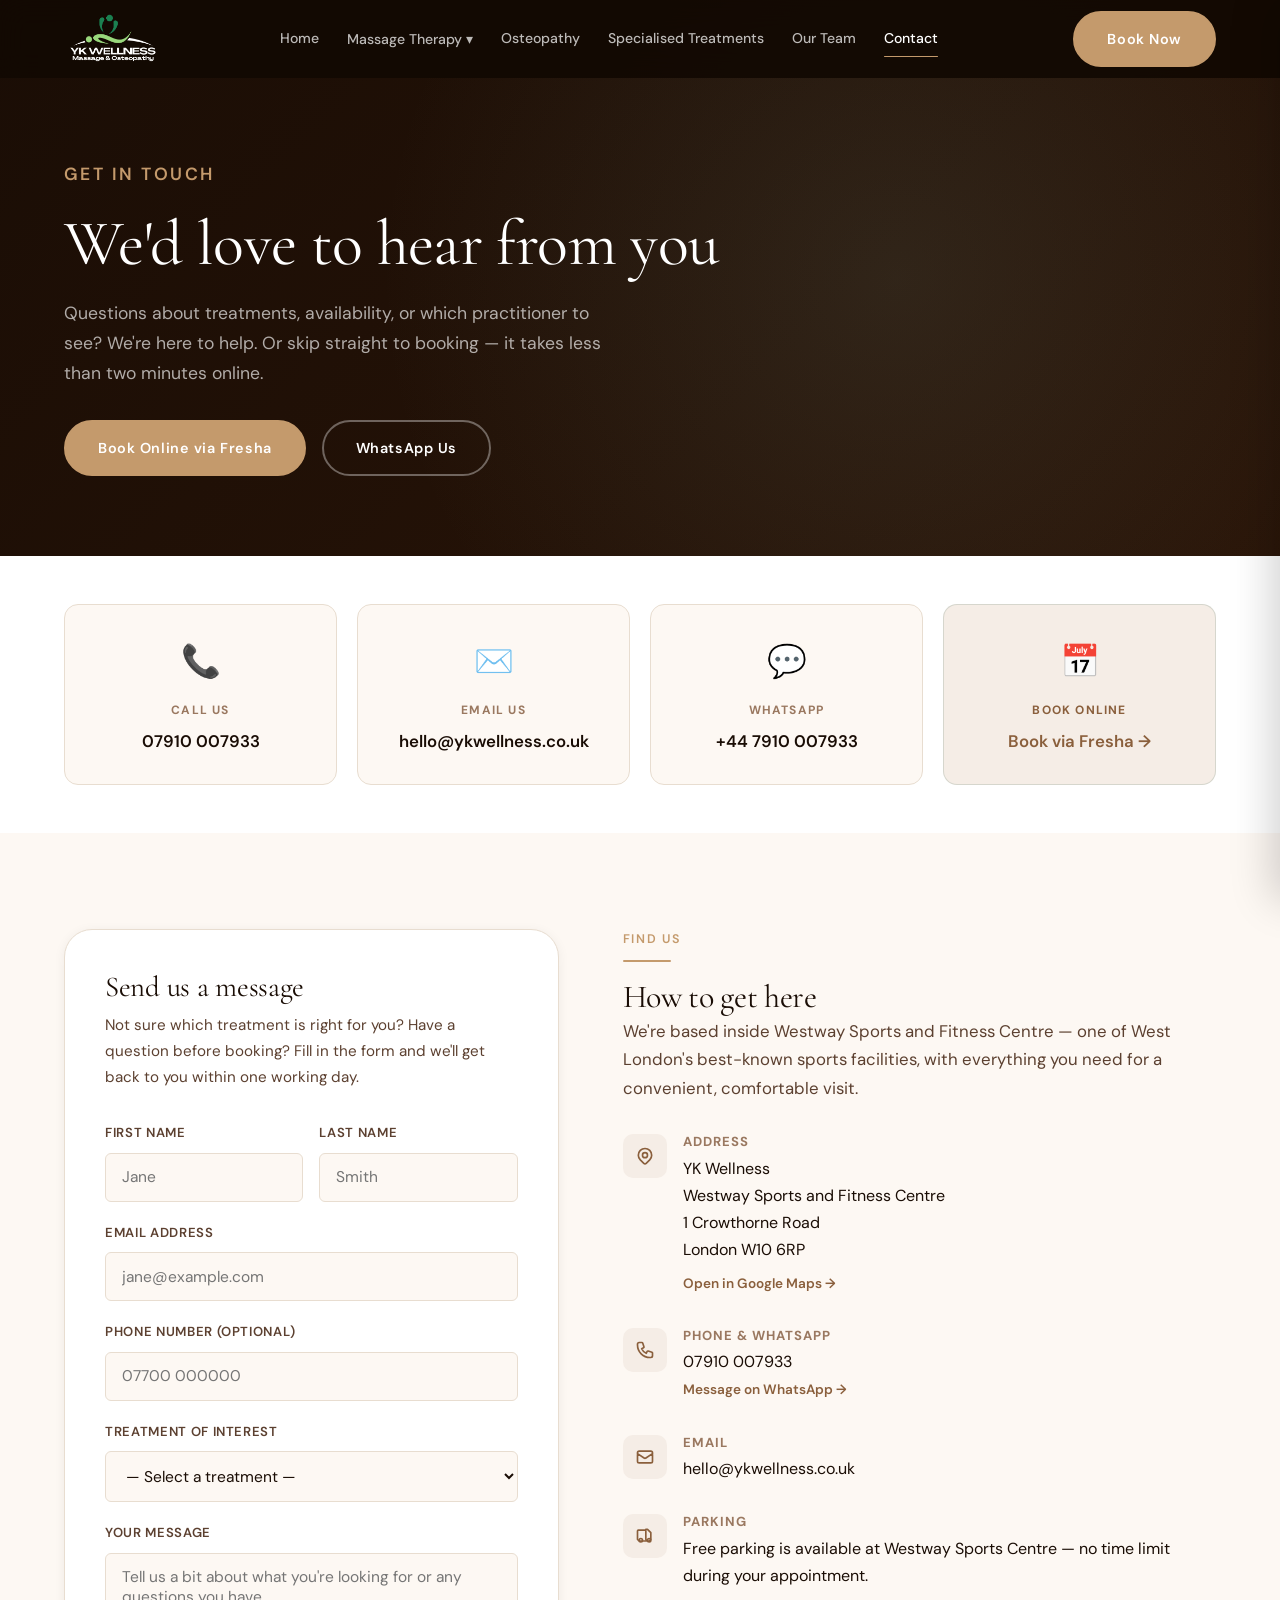
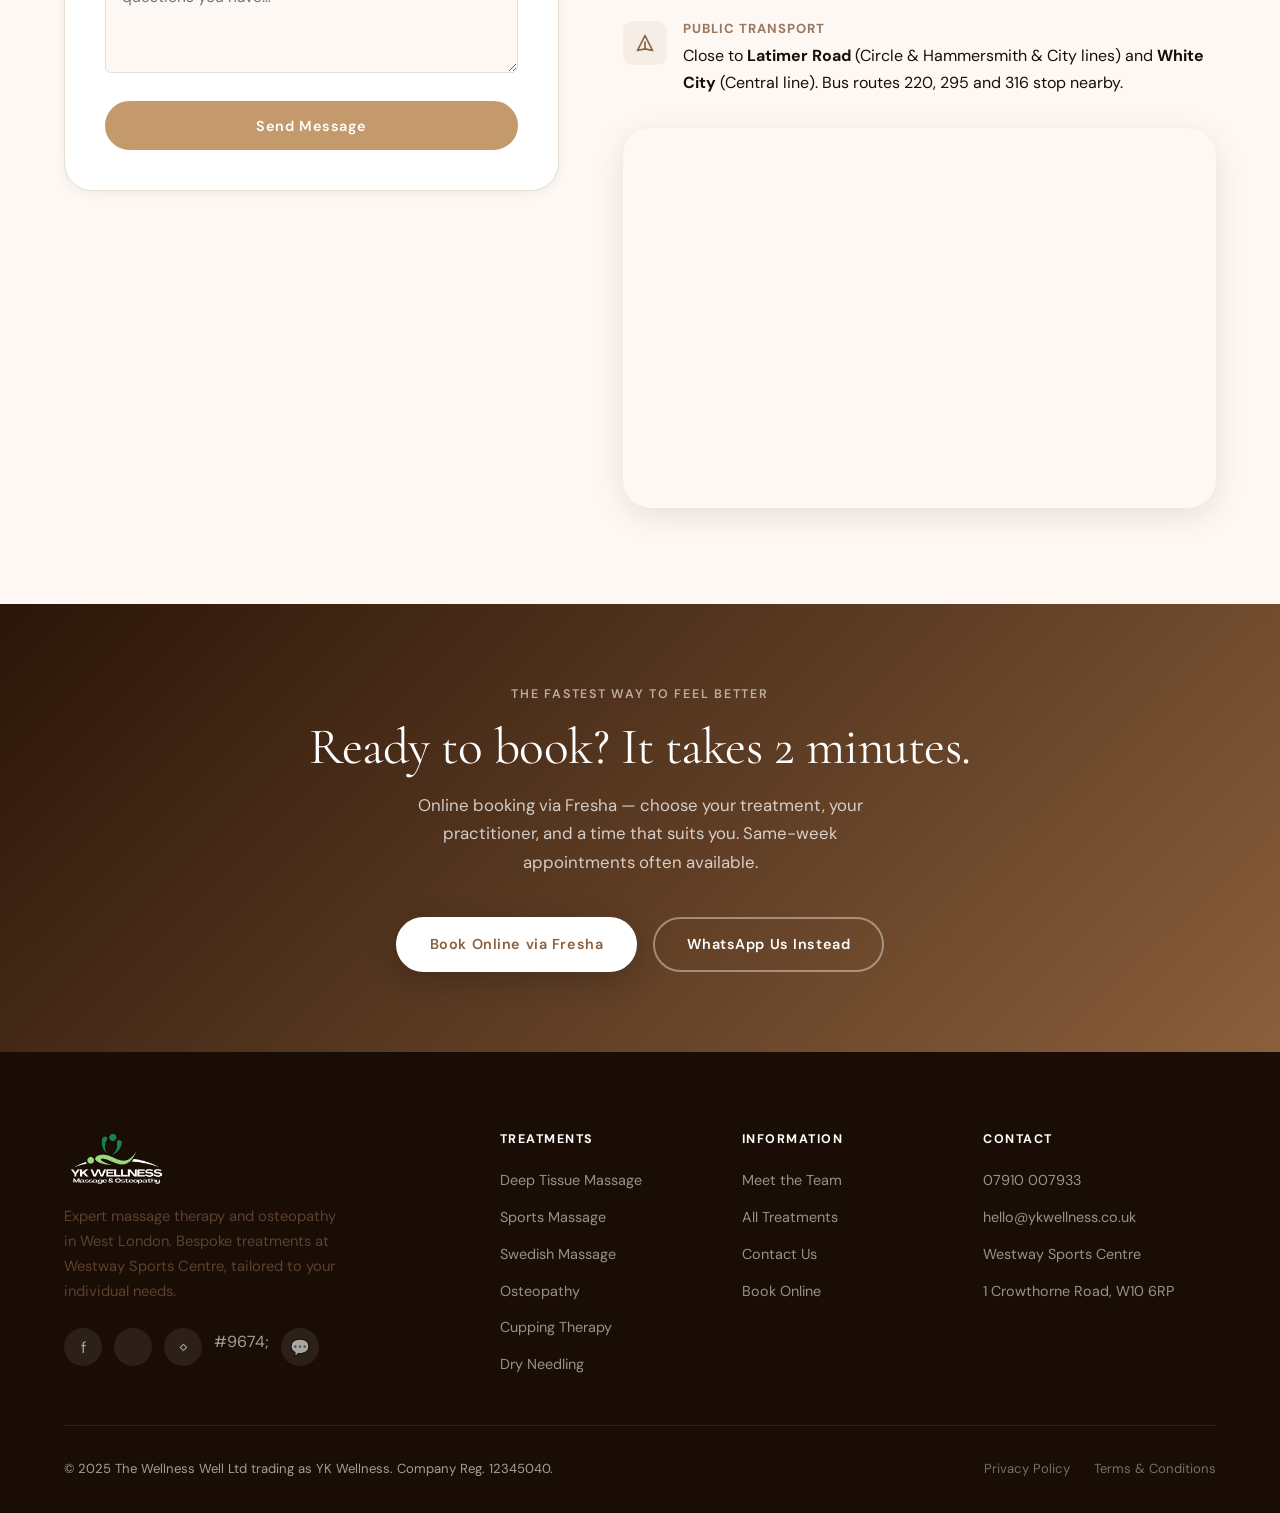
==== contact.html @ 0c14c9c2 "first upload" ====
<!DOCTYPE html>
<html lang="en">
<head>
  <meta charset="UTF-8" />
  <meta name="viewport" content="width=device-width, initial-scale=1.0" />
  <title>Contact Us | YK Wellness — West London</title>
  <meta name="description" content="Get in touch with YK Wellness at Westway Sports Centre, West London. Call, email or book online via Fresha. Free parking available." />
  <link rel="preconnect" href="https://fonts.googleapis.com" />
  <link rel="preconnect" href="https://fonts.gstatic.com" crossorigin />
  <link href="https://fonts.googleapis.com/css2?family=Cormorant+Garamond:ital,wght@0,300;0,400;0,600;1,300;1,400&family=DM+Sans:wght@400;500;600;700&display=swap" rel="stylesheet" />
  <link rel="icon" href="LOGOYKW.png" type="image/png" />
  <link rel="stylesheet" href="style.css" />
</head>
<body>
<nav class="nav" id="nav">
  <div class="container">
    <div class="nav__inner">
      <a href="index.html" class="nav__logo"><img src="LOGOYKW.png" alt="YK Wellness" class="nav__logo-img"></a>
      <div class="nav__links">
        <a href="index.html">Home</a>
        <div class="nav__dropdown">
          <a href="massage-therapy.html">Massage Therapy ▾</a>
          <div class="nav__dropdown-menu">
            <a href="deep-tissue.html">Deep Tissue Massage</a>
            <a href="sports-massage.html">Sports Massage</a>
            <a href="swedish-massage.html">Swedish Massage</a>
            <a href="specialised-treatments.html">CBD Massage</a>
            <a href="specialised-treatments.html">Lymphatic Drainage</a>
          </div>
        </div>
        <a href="osteopathy.html">Osteopathy</a>
        <a href="specialised-treatments.html">Specialised Treatments</a>
        <a href="team.html">Our Team</a>
        <a href="contact.html" class="active">Contact</a>
      </div>
      <a href="https://www.fresha.com/a/yk-wellness-london-westway-sports-fitness-centre-uk-1-crowthorne-road-git4ohyh" target="_blank" class="btn btn-primary nav__cta">Book Now</a>
      <button class="nav__hamburger" id="hamburger"><span></span><span></span><span></span></button>
    </div>
  </div>
</nav>
<div class="nav__mobile-overlay" id="mobileOverlay"></div>
<div class="nav__mobile" id="mobileNav">
  <button class="nav__mobile-close" id="mobileClose" aria-label="Close menu">&times;</button>
  <a href="index.html">Home</a>
  <a href="massage-therapy.html">Massage Therapy</a>
  <div class="nav__mobile-sub">
    <a href="deep-tissue.html">— Deep Tissue</a>
    <a href="sports-massage.html">— Sports Massage</a>
    <a href="swedish-massage.html">— Swedish Massage</a>
  </div>
  <a href="osteopathy.html">Osteopathy</a>
  <a href="specialised-treatments.html">Specialised Treatments</a>
  <a href="team.html">Our Team</a>
  <a href="contact.html">Contact</a>
  <a href="https://www.fresha.com/a/yk-wellness-london-westway-sports-fitness-centre-uk-1-crowthorne-road-git4ohyh" target="_blank" class="btn btn-primary">Book Appointment</a>
</div>

<div class="page-hero">
  <div class="container page-hero__content">
    <p class="eyebrow">Get in Touch</p>
    <h1>We'd love to hear from you</h1>
    <p>Questions about treatments, availability, or which practitioner to see? We're here to help. Or skip straight to booking — it takes less than two minutes online.</p>
    <div class="page-hero__actions">
      <a href="https://www.fresha.com/a/yk-wellness-london-westway-sports-fitness-centre-uk-1-crowthorne-road-git4ohyh" target="_blank" class="btn btn-primary">Book Online via Fresha</a>
      <a href="https://api.whatsapp.com/send/?phone=%2B447910007933&text&type=phone_number&app_absent=0" target="_blank" class="btn btn-outline" style="color:#fff;border-color:rgba(255,255,255,0.35);">WhatsApp Us</a>
    </div>
  </div>
</div>

<!-- QUICK CONTACT CARDS -->
<section class="bg-white" style="padding:3rem 0;">
  <div class="container">
    <div style="display:grid;grid-template-columns:repeat(auto-fit,minmax(220px,1fr));gap:1.25rem;">
      <a href="tel:07910007933" style="text-decoration:none;">
        <div style="background:var(--ivory);border:1px solid var(--sand);border-radius:var(--radius-md);padding:1.8rem;text-align:center;transition:var(--transition);" onmouseover="this.style.boxShadow='var(--shadow-md)';this.style.transform='translateY(-3px)'" onmouseout="this.style.boxShadow='none';this.style.transform='none'">
          <div style="font-size:2rem;margin-bottom:0.75rem;">📞</div>
          <div style="font-size:0.75rem;font-weight:700;letter-spacing:0.1em;text-transform:uppercase;color:var(--light);margin-bottom:0.4rem;">Call Us</div>
          <div style="font-weight:600;color:var(--charcoal);font-size:1.05rem;">07910 007933</div>
        </div>
      </a>
      <a href="mailto:hello@ykwellness.co.uk" style="text-decoration:none;">
        <div style="background:var(--ivory);border:1px solid var(--sand);border-radius:var(--radius-md);padding:1.8rem;text-align:center;transition:var(--transition);" onmouseover="this.style.boxShadow='var(--shadow-md)';this.style.transform='translateY(-3px)'" onmouseout="this.style.boxShadow='none';this.style.transform='none'">
          <div style="font-size:2rem;margin-bottom:0.75rem;">✉️</div>
          <div style="font-size:0.75rem;font-weight:700;letter-spacing:0.1em;text-transform:uppercase;color:var(--light);margin-bottom:0.4rem;">Email Us</div>
          <div style="font-weight:600;color:var(--charcoal);font-size:1.05rem;">hello@ykwellness.co.uk</div>
        </div>
      </a>
      <a href="https://api.whatsapp.com/send/?phone=%2B447910007933&text&type=phone_number&app_absent=0" target="_blank" style="text-decoration:none;">
        <div style="background:var(--ivory);border:1px solid var(--sand);border-radius:var(--radius-md);padding:1.8rem;text-align:center;transition:var(--transition);" onmouseover="this.style.boxShadow='var(--shadow-md)';this.style.transform='translateY(-3px)'" onmouseout="this.style.boxShadow='none';this.style.transform='none'">
          <div style="font-size:2rem;margin-bottom:0.75rem;">💬</div>
          <div style="font-size:0.75rem;font-weight:700;letter-spacing:0.1em;text-transform:uppercase;color:var(--light);margin-bottom:0.4rem;">WhatsApp</div>
          <div style="font-weight:600;color:var(--charcoal);font-size:1.05rem;">+44 7910 007933</div>
        </div>
      </a>
      <a href="https://www.fresha.com/a/yk-wellness-london-westway-sports-fitness-centre-uk-1-crowthorne-road-git4ohyh" target="_blank" style="text-decoration:none;">
        <div style="background:var(--sage-light);border:1px solid rgba(122,144,128,0.25);border-radius:var(--radius-md);padding:1.8rem;text-align:center;transition:var(--transition);" onmouseover="this.style.boxShadow='var(--shadow-md)';this.style.transform='translateY(-3px)'" onmouseout="this.style.boxShadow='none';this.style.transform='none'">
          <div style="font-size:2rem;margin-bottom:0.75rem;">📅</div>
          <div style="font-size:0.75rem;font-weight:700;letter-spacing:0.1em;text-transform:uppercase;color:var(--sage-dark);margin-bottom:0.4rem;">Book Online</div>
          <div style="font-weight:600;color:var(--sage-dark);font-size:1.05rem;">Book via Fresha →</div>
        </div>
      </a>
    </div>
  </div>
</section>

<!-- FORM + INFO -->
<section class="bg-ivory">
  <div class="container">
    <div class="contact-grid">

      <!-- FORM -->
      <div class="contact-form-wrap fade-up">
        <h3>Send us a message</h3>
        <p>Not sure which treatment is right for you? Have a question before booking? Fill in the form and we'll get back to you within one working day.</p>
        <form onsubmit="handleForm(event)">
          <div class="form-row">
            <div class="form-group">
              <label for="fname">First Name</label>
              <input type="text" id="fname" name="fname" placeholder="Jane" required />
            </div>
            <div class="form-group">
              <label for="lname">Last Name</label>
              <input type="text" id="lname" name="lname" placeholder="Smith" required />
            </div>
          </div>
          <div class="form-group">
            <label for="email">Email Address</label>
            <input type="email" id="email" name="email" placeholder="jane@example.com" required />
          </div>
          <div class="form-group">
            <label for="phone">Phone Number (optional)</label>
            <input type="tel" id="phone" name="phone" placeholder="07700 000000" />
          </div>
          <div class="form-group">
            <label for="treatment">Treatment of Interest</label>
            <select id="treatment" name="treatment">
              <option value="">— Select a treatment —</option>
              <option>Deep Tissue Massage</option>
              <option>Sports Massage</option>
              <option>Swedish Massage</option>
              <option>CBD Massage</option>
              <option>Lymphatic Drainage</option>
              <option>Cupping Therapy</option>
              <option>Dry Needling</option>
              <option>Osteopathy</option>
              <option>Not sure — need advice</option>
            </select>
          </div>
          <div class="form-group">
            <label for="message">Your Message</label>
            <textarea id="message" name="message" placeholder="Tell us a bit about what you're looking for or any questions you have…"></textarea>
          </div>
          <button type="submit" class="btn btn-primary" style="width:100%;justify-content:center;">Send Message</button>
        </form>
        <div id="form-success" style="display:none;margin-top:1.5rem;background:var(--sage-light);border-radius:var(--radius-md);padding:1.5rem;text-align:center;">
          <div style="font-size:2rem;margin-bottom:0.5rem;">✓</div>
          <h4 style="font-family:var(--font-sans);margin-bottom:0.4rem;">Message sent!</h4>
          <p style="font-size:0.9rem;margin:0;">Thanks for getting in touch. We'll reply within one working day.</p>
        </div>
      </div>

      <!-- VISIT INFO -->
      <div class="fade-up">
        <div class="visit-details">
          <div>
            <p class="eyebrow">Find Us</p>
            <div class="divider" style="margin-top:0.6rem;"></div>
            <h2 style="font-size:2rem;margin-top:0.5rem;">How to get here</h2>
            <p>We're based inside Westway Sports and Fitness Centre — one of West London's best-known sports facilities, with everything you need for a convenient, comfortable visit.</p>
          </div>

          <div class="visit-detail-item">
            <div class="visit-detail-icon">
              <svg width="20" height="20" fill="none" viewBox="0 0 24 24" stroke="currentColor" stroke-width="2"><path stroke-linecap="round" stroke-linejoin="round" d="M17.657 16.657L13.414 20.9a1.998 1.998 0 01-2.827 0l-4.244-4.243a8 8 0 1111.314 0z"/><path stroke-linecap="round" stroke-linejoin="round" d="M15 11a3 3 0 11-6 0 3 3 0 016 0z"/></svg>
            </div>
            <div>
              <h4>Address</h4>
              <p>YK Wellness<br />Westway Sports and Fitness Centre<br />1 Crowthorne Road<br />London W10 6RP</p>
              <a href="https://maps.google.com/?q=Westway+Sports+Centre+1+Crowthorne+Road+London+W10+6RP" target="_blank" style="display:inline-flex;align-items:center;gap:0.4rem;font-size:0.85rem;font-weight:600;color:var(--sage-dark);margin-top:0.5rem;">Open in Google Maps →</a>
            </div>
          </div>

          <div class="visit-detail-item">
            <div class="visit-detail-icon">
              <svg width="20" height="20" fill="none" viewBox="0 0 24 24" stroke="currentColor" stroke-width="2"><path stroke-linecap="round" stroke-linejoin="round" d="M3 5a2 2 0 012-2h3.28a1 1 0 01.948.684l1.498 4.493a1 1 0 01-.502 1.21l-2.257 1.13a11.042 11.042 0 005.516 5.516l1.13-2.257a1 1 0 011.21-.502l4.493 1.498a1 1 0 01.684.949V19a2 2 0 01-2 2h-1C9.716 21 3 14.284 3 6V5z"/></svg>
            </div>
            <div>
              <h4>Phone &amp; WhatsApp</h4>
              <a href="tel:07910007933" style="display:block;font-size:1rem;color:var(--charcoal);">07910 007933</a>
              <a href="https://api.whatsapp.com/send/?phone=%2B447910007933&text&type=phone_number&app_absent=0" target="_blank" style="font-size:0.85rem;color:var(--sage-dark);font-weight:600;">Message on WhatsApp →</a>
            </div>
          </div>

          <div class="visit-detail-item">
            <div class="visit-detail-icon">
              <svg width="20" height="20" fill="none" viewBox="0 0 24 24" stroke="currentColor" stroke-width="2"><path stroke-linecap="round" stroke-linejoin="round" d="M3 8l7.89 5.26a2 2 0 002.22 0L21 8M5 19h14a2 2 0 002-2V7a2 2 0 00-2-2H5a2 2 0 00-2 2v10a2 2 0 002 2z"/></svg>
            </div>
            <div>
              <h4>Email</h4>
              <a href="mailto:hello@ykwellness.co.uk" style="font-size:1rem;color:var(--charcoal);">hello@ykwellness.co.uk</a>
            </div>
          </div>

          <div class="visit-detail-item">
            <div class="visit-detail-icon">
              <svg width="20" height="20" fill="none" viewBox="0 0 24 24" stroke="currentColor" stroke-width="2"><path d="M9 17a2 2 0 11-4 0 2 2 0 014 0zM19 17a2 2 0 11-4 0 2 2 0 014 0z"/><path stroke-linecap="round" stroke-linejoin="round" d="M13 16V6a1 1 0 00-1-1H4a1 1 0 00-1 1v10l2 2h10M13 16l2 2h2l2-2V8l-4-4h-2"/></svg>
            </div>
            <div>
              <h4>Parking</h4>
              <p>Free parking is available at Westway Sports Centre — no time limit during your appointment.</p>
            </div>
          </div>

          <div class="visit-detail-item">
            <div class="visit-detail-icon">
              <svg width="20" height="20" fill="none" viewBox="0 0 24 24" stroke="currentColor" stroke-width="2"><path stroke-linecap="round" stroke-linejoin="round" d="M12 19l9 2-9-18-9 18 9-2zm0 0v-8"/></svg>
            </div>
            <div>
              <h4>Public Transport</h4>
              <p>Close to <strong>Latimer Road</strong> (Circle &amp; Hammersmith &amp; City lines) and <strong>White City</strong> (Central line). Bus routes 220, 295 and 316 stop nearby.</p>
            </div>
          </div>

          <!-- Map placeholder -->
          <div style="border-radius:var(--radius-lg);overflow:hidden;box-shadow:var(--shadow-md);">
            <iframe src="https://www.google.com/maps/embed?pb=!1m18!1m12!1m3!1d2783.496058748103!2d-0.22262122325936398!3d51.51615701006345!2m3!1f0!2f0!3f0!3m2!1i1024!2i768!4f13.1!3m3!1m2!1s0x48761018edd5e72d%3A0xad5518ba53d1a609!2sYK%20Wellness!5e1!3m2!1sen!2suk!4v1776879716383!5m2!1sen!2suk" width="100%" height="380" style="border:0;display:block;" allowfullscreen="" loading="lazy" referrerpolicy="no-referrer-when-downgrade"></iframe>
          </div>
        </div>
      </div>

    </div>
  </div>
</section>

<!-- BOOKING CTA -->
<div class="cta-band">
  <div class="container">
    <p class="eyebrow" style="color:rgba(255,255,255,0.6);margin-bottom:0.75rem;">The fastest way to feel better</p>
    <h2>Ready to book? It takes 2 minutes.</h2>
    <p>Online booking via Fresha — choose your treatment, your practitioner, and a time that suits you. Same-week appointments often available.</p>
    <div style="display:flex;gap:1rem;justify-content:center;flex-wrap:wrap;">
      <a href="https://www.fresha.com/a/yk-wellness-london-westway-sports-fitness-centre-uk-1-crowthorne-road-git4ohyh" target="_blank" class="btn btn-white">Book Online via Fresha</a>
      <a href="https://api.whatsapp.com/send/?phone=%2B447910007933&text&type=phone_number&app_absent=0" target="_blank" class="btn btn-outline" style="color:#fff;border-color:rgba(255,255,255,0.4);">WhatsApp Us Instead</a>
    </div>
  </div>
</div>

<footer>
  <div class="container">
    <div class="footer-grid">
      <div class="footer-brand">
        <a href="index.html" class="footer-logo"><img src="LOGOYKW.png" alt="YK Wellness" style="height:56px;width:auto;"></a>
        <p>Expert massage therapy and osteopathy in West London. Bespoke treatments at Westway Sports Centre, tailored to your individual needs.</p>
        <div class="footer-social">
          <a href="https://www.facebook.com/ykwellness.london/" target="_blank" class="social-btn" aria-label="Facebook">f</a>
          <a href="https://www.instagram.com/ykwellness/" target="_blank" class="social-btn" aria-label="Instagram"><a href="#" class="social-btn">&#9674;</a>#9674;</a>
          <a href="https://api.whatsapp.com/send/?phone=%2B447910007933&text&type=phone_number&app_absent=0" class="social-btn">&#128172;</a>
        </div>
      </div>
      <div class="footer-col"><h5>Treatments</h5><ul><li><a href="deep-tissue.html">Deep Tissue Massage</a></li><li><a href="sports-massage.html">Sports Massage</a></li><li><a href="swedish-massage.html">Swedish Massage</a></li><li><a href="osteopathy.html">Osteopathy</a></li><li><a href="specialised-treatments.html">Cupping Therapy</a></li><li><a href="specialised-treatments.html">Dry Needling</a></li></ul></div>
      <div class="footer-col"><h5>Information</h5><ul><li><a href="team.html">Meet the Team</a></li><li><a href="massage-therapy.html">All Treatments</a></li><li><a href="contact.html">Contact Us</a></li><li><a href="https://www.fresha.com/a/yk-wellness-london-westway-sports-fitness-centre-uk-1-crowthorne-road-git4ohyh" target="_blank">Book Online</a></li></ul></div>
      <div class="footer-col"><h5>Contact</h5><ul><li><a href="tel:07910007933">07910 007933</a></li><li><a href="mailto:hello@ykwellness.co.uk">hello@ykwellness.co.uk</a></li><li><a href="#">Westway Sports Centre</a></li><li><a href="#">1 Crowthorne Road, W10 6RP</a></li></ul></div>
    </div>
    <div class="footer-bottom">
      <span>© 2025 The Wellness Well Ltd trading as YK Wellness. Company Reg. 12345040.</span>
      <div style="display:flex;gap:1.5rem;"><a href="#">Privacy Policy</a><a href="#">Terms & Conditions</a></div>
    </div>
  </div>
</footer>

<script src="main.js"></script>
<script>
function handleForm(e) {
  e.preventDefault();
  document.querySelector('form').style.display = 'none';
  document.getElementById('form-success').style.display = 'block';
}
</script>
</body>
</html>
---- style.css ----
/* =============================================
   YK WELLNESS — Design System
   ============================================= */

:root {
  --ivory:     #fdf8f3;
  --white:     #ffffff;
  --sand:      #e8ddd0;
  --stone:     #c9b89a;
  --sage:      #c49a6c;
  --sage-dark: #8a5f3c;
  --sage-light:#f5ede6;
  --charcoal:  #1a0d05;
  --mid:       #5c4030;
  --light:     #9a7860;
  --accent:    #b5825a;
  --accent-lt: #f5ede6;

  --font-serif: 'Cormorant Garamond', 'Georgia', serif;
  --font-sans:  'DM Sans', 'Helvetica Neue', sans-serif;

  --radius-sm: 6px;
  --radius-md: 14px;
  --radius-lg: 28px;
  --shadow-sm: 0 2px 12px rgba(0,0,0,0.06);
  --shadow-md: 0 8px 32px rgba(0,0,0,0.10);
  --shadow-lg: 0 20px 60px rgba(0,0,0,0.14);
  --transition: all 0.3s cubic-bezier(0.4,0,0.2,1);
}


/* Reset */
*, *::before, *::after { box-sizing: border-box; margin: 0; padding: 0; }
html { scroll-behavior: smooth; font-size: 16px; }
body {
  font-family: var(--font-sans);
  background: var(--ivory);
  color: var(--charcoal);
  line-height: 1.7;
  -webkit-font-smoothing: antialiased;
}
img { max-width: 100%; display: block; }
a { color: inherit; text-decoration: none; }
ul { list-style: none; }

/* Typography */
h1,h2,h3,h4,h5 {
  font-family: var(--font-serif);
  font-weight: 400;
  line-height: 1.2;
  letter-spacing: -0.01em;
}
h1 { font-size: clamp(2.6rem, 6vw, 5rem); }
h2 { font-size: clamp(2rem, 4vw, 3.2rem); }
h3 { font-size: clamp(1.4rem, 2.5vw, 2rem); }
h4 { font-size: 1.25rem; }
p  { color: var(--mid); font-size: 1.05rem; }

.eyebrow {
  font-family: var(--font-sans);
  font-size: 0.78rem;
  font-weight: 600;
  letter-spacing: 0.14em;
  text-transform: uppercase;
  color: var(--sage);
}

/* Layout */
.container { max-width: 1200px; margin: 0 auto; padding: 0 1.5rem; }
.container--narrow { max-width: 780px; margin: 0 auto; padding: 0 1.5rem; }
section { padding: 6rem 0; }

/* Buttons */
.btn {
  display: inline-flex;
  align-items: center;
  gap: 0.5rem;
  font-family: var(--font-sans);
  font-size: 0.9rem;
  font-weight: 600;
  letter-spacing: 0.04em;
  padding: 0.85rem 2rem;
  border-radius: 100px;
  border: 2px solid transparent;
  cursor: pointer;
  transition: var(--transition);
  white-space: nowrap;
}
.btn-primary {
  background: var(--sage);
  color: var(--white);
  border-color: var(--sage);
}
.btn-primary:hover {
  background: var(--sage-dark);
  border-color: var(--sage-dark);
  transform: translateY(-1px);
  box-shadow: 0 6px 20px rgba(90,110,96,0.35);
}
.btn-outline {
  background: transparent;
  color: var(--charcoal);
  border-color: var(--charcoal);
}
.btn-outline:hover {
  background: var(--charcoal);
  color: var(--white);
  transform: translateY(-1px);
}
.btn-white {
  background: var(--white);
  color: var(--sage-dark);
  border-color: var(--white);
}
.btn-white:hover {
  background: var(--ivory);
  transform: translateY(-1px);
  box-shadow: 0 6px 20px rgba(0,0,0,0.12);
}

/* =============================================
   NAVIGATION
   ============================================= */
.nav {
  position: fixed;
  top: 0; left: 0; right: 0;
  z-index: 1000;
  transition: var(--transition);
  padding: 0.7rem 0;
  background: rgba(18, 9, 3, 0.92);
  backdrop-filter: blur(14px);
  -webkit-backdrop-filter: blur(14px);
}
.nav.scrolled {
  background: rgba(18, 9, 3, 0.98);
  box-shadow: 0 1px 0 rgba(255,255,255,0.06);
  padding: 0.5rem 0;
}
.nav__inner {
  display: flex;
  align-items: center;
  justify-content: space-between;
  gap: 2rem;
}
.nav__logo {
  flex-shrink: 0;
  display: flex;
  align-items: center;
}
.nav__logo-img {
  height: 52px;
  width: auto;
  display: block;
}
.nav__links {
  display: flex;
  align-items: center;
  gap: 0.25rem;
}
.nav__links a {
  font-size: 0.88rem;
  font-weight: 500;
  color: rgba(255,255,255,0.72);
  padding: 0.4rem 0.75rem;
  border-radius: 6px;
  transition: var(--transition);
  position: relative;
}
.nav__links a:hover, .nav__links a.active { color: var(--white); }
.nav__links a::after {
  content: '';
  position: absolute;
  bottom: 0; left: 0.75rem; right: 0.75rem;
  height: 1.5px;
  background: var(--sage);
  transform: scaleX(0);
  transition: var(--transition);
  border-radius: 2px;
}
.nav__links a:hover::after, .nav__links a.active::after { transform: scaleX(1); }

/* Dropdown */
.nav__dropdown { position: relative; }
.nav__dropdown-menu {
  position: absolute;
  top: 100%;
  left: 50%;
  transform: translateX(-50%) translateY(8px);
  background: rgba(22, 11, 4, 0.97);
  border-radius: var(--radius-md);
  box-shadow: var(--shadow-lg);
  padding: 1.25rem 0.75rem 0.75rem; /* extra top padding fills the hover gap seamlessly */
  min-width: 220px;
  opacity: 0;
  pointer-events: none;
  transition: var(--transition);
  border: 1px solid rgba(255,255,255,0.1);
  backdrop-filter: blur(12px);
}
.nav__dropdown:hover .nav__dropdown-menu,
.nav__dropdown:focus-within .nav__dropdown-menu {
  opacity: 1;
  pointer-events: all;
  transform: translateX(-50%) translateY(0);
}
.nav__dropdown-menu a {
  display: block;
  padding: 0.55rem 0.9rem;
  border-radius: 6px;
  font-size: 0.88rem;
  color: rgba(255,255,255,0.7);
  white-space: nowrap;
}
.nav__dropdown-menu a::after { display: none; }
.nav__dropdown-menu a:hover { background: rgba(196,154,108,0.15); color: var(--sage); }

.nav__cta { margin-left: 1rem; }
.nav__hamburger {
  display: none;
  flex-direction: column;
  gap: 5px;
  background: none;
  border: none;
  cursor: pointer;
  padding: 4px;
}
.nav__hamburger span {
  width: 24px;
  height: 2px;
  background: var(--white);
  border-radius: 2px;
  transition: var(--transition);
  display: block;
}

/* Mobile nav — right-side drawer */
.nav__mobile {
  display: flex;
  flex-direction: column;
  position: fixed;
  top: 0; right: 0; bottom: 0;
  width: min(80vw, 340px);
  background: #fff;
  z-index: 1001;
  padding: 1.5rem 1.75rem 2rem;
  overflow-y: auto;
  transform: translateX(100%);
  transition: transform 0.32s cubic-bezier(0.4,0,0.2,1);
  box-shadow: -8px 0 40px rgba(0,0,0,0.18);
}
.nav__mobile.open { transform: translateX(0); }

/* Dark overlay behind drawer */
.nav__mobile-overlay {
  display: none;
  position: fixed;
  inset: 0;
  background: rgba(0,0,0,0.5);
  z-index: 1000;
}
.nav__mobile-overlay.open { display: block; }

/* Close button */
.nav__mobile-close {
  align-self: flex-end;
  background: none;
  border: none;
  font-size: 1.6rem;
  cursor: pointer;
  color: var(--charcoal);
  line-height: 1;
  padding: 0.25rem;
  margin-bottom: 1.5rem;
}

/* Nav links in drawer */
.nav__mobile a {
  font-family: var(--font-sans);
  font-size: 1.15rem;
  font-weight: 500;
  color: var(--charcoal);
  padding: 0.9rem 0;
  border-bottom: 1px solid var(--sand);
  display: block;
  text-decoration: none;
}
.nav__mobile a:last-of-type { border-bottom: none; }
.nav__mobile .nav__mobile-sub { padding-left: 1rem; }
.nav__mobile .nav__mobile-sub a {
  font-size: 0.95rem;
  color: var(--mid);
  padding: 0.55rem 0;
}

/* CTA button at bottom of drawer */
.nav__mobile .btn {
  margin-top: auto;
  padding-top: 0;
  width: 100%;
  justify-content: center;
  border-radius: 10px;
  background: #1a0d05;
  color: #fff;
  border-color: #1a0d05;
  font-size: 1rem;
  padding: 1rem;
}

/* =============================================
   HERO
   ============================================= */
.hero {
  min-height: 100vh;
  display: flex;
  flex-direction: column;
  justify-content: flex-end;
  padding-bottom: 5rem;
  background: var(--charcoal);
  position: relative;
  overflow: hidden;
}
.hero__bg {
  position: absolute;
  inset: 0;
  background: linear-gradient(
    135deg,
    #1a2420 0%,
    #2d3d35 40%,
    #3d4f45 70%,
    #4a5f54 100%
  );
}
.hero__pattern {
  position: absolute;
  inset: 0;
  background-image:
    radial-gradient(circle at 20% 80%, rgba(122,144,128,0.18) 0%, transparent 50%),
    radial-gradient(circle at 80% 20%, rgba(181,130,90,0.12) 0%, transparent 50%),
    radial-gradient(circle at 50% 50%, rgba(255,255,255,0.03) 0%, transparent 60%);
}
.hero__content {
  position: relative;
  z-index: 2;
  max-width: 800px;
}
.hero__eyebrow {
  color: var(--sage);
  margin-bottom: 1.5rem;
}
.hero h1 {
  color: var(--white);
  margin-bottom: 1.5rem;
  font-weight: 300;
}
.hero h1 em {
  font-style: italic;
  color: rgba(255,255,255,0.6);
}
.hero__sub {
  color: rgba(255,255,255,0.65);
  font-size: 1.15rem;
  max-width: 520px;
  margin-bottom: 2.5rem;
}
.hero__actions { display: flex; gap: 1rem; flex-wrap: wrap; }

.hero__scroll {
  position: absolute;
  bottom: 2rem;
  right: 2rem;
  z-index: 2;
  display: flex;
  flex-direction: column;
  align-items: center;
  gap: 0.5rem;
  color: rgba(255,255,255,0.4);
  font-size: 0.72rem;
  letter-spacing: 0.12em;
  text-transform: uppercase;
}
.hero__scroll-line {
  width: 1px;
  height: 60px;
  background: linear-gradient(to bottom, rgba(255,255,255,0.4), transparent);
  animation: scrollLine 2s ease-in-out infinite;
}
@keyframes scrollLine {
  0%   { transform: scaleY(0); transform-origin: top; }
  50%  { transform: scaleY(1); transform-origin: top; }
  51%  { transform: scaleY(1); transform-origin: bottom; }
  100% { transform: scaleY(0); transform-origin: bottom; }
}

/* =============================================
   HERO SLIDER
   ============================================= */
.hero-slider {
  position: relative;
  width: 100%;
  background: #0f0804;
  padding: 5.5rem 1.5rem 2rem;
}

.hero-slider__card {
  position: relative;
  overflow: hidden;
  border-radius: 18px;
}

.hero-slide {
  position: absolute;
  inset: 0;
  display: flex;
  flex-direction: column;
  justify-content: center;
  opacity: 0;
  transition: opacity 1s ease;
  pointer-events: none;
}
.hero-slide.active {
  opacity: 1;
  pointer-events: auto;
  position: relative;
  min-height: 680px;
}

.hero-slide__img {
  position: absolute;
  inset: 0;
  background: linear-gradient(135deg, #1a0d05 0%, #2a1508 40%, #3a1d0a 70%, #4a2c14 100%);
  background-size: cover;
  background-position: center;
}
/* Slide-specific images — save photos into the Claud folder with these names */
.hero-slide:nth-child(1) .hero-slide__img { background-image: url('Slide.1.jpeg'); }
.hero-slide:nth-child(2) .hero-slide__img { background-image: url('Slide.2.jpeg'); }
.hero-slide:nth-child(3) .hero-slide__img { background-image: url('Slide.3.jpeg'); }

.hero-slide__overlay {
  position: absolute;
  inset: 0;
  background: linear-gradient(
    to right,
    rgba(12, 6, 2, 0.78) 0%,
    rgba(12, 6, 2, 0.45) 55%,
    rgba(12, 6, 2, 0.15) 100%
  );
}

.hero-slide__content {
  position: relative;
  z-index: 2;
  width: 100%;
  max-width: 1200px;
  margin: 0 auto;
  padding: 2rem 1.5rem;
  text-align: left;
}
.hero-slide__content h1 {
  color: #fff;
  font-size: clamp(2.4rem, 5.5vw, 4.2rem);
  font-weight: 300;
  line-height: 1.05;
  margin-bottom: 1rem;
  max-width: 560px;
}
.hero-slide__sub {
  color: rgba(255,255,255,0.72);
  font-size: 1rem;
  max-width: 440px;
  margin-bottom: 1.75rem;
  line-height: 1.7;
}

.btn-slide {
  display: inline-flex;
  align-items: center;
  gap: 0.4rem;
  background: rgba(196,154,108,0.28);
  color: #fff;
  border: 1px solid rgba(255,255,255,0.38);
  padding: 0.7rem 1.6rem;
  border-radius: 8px;
  font-size: 0.93rem;
  font-family: var(--font-sans);
  font-weight: 500;
  cursor: pointer;
  text-decoration: none;
  backdrop-filter: blur(6px);
  transition: background 0.25s, border-color 0.25s;
}
.btn-slide:hover {
  background: rgba(196,154,108,0.48);
  border-color: rgba(255,255,255,0.6);
  color: #fff;
}

/* Arrows */
.hero-slider__arrow {
  position: absolute;
  top: 50%;
  transform: translateY(-50%);
  z-index: 10;
  background: rgba(255,255,255,0.1);
  border: 1px solid rgba(255,255,255,0.22);
  color: #fff;
  width: 42px;
  height: 42px;
  border-radius: 50%;
  font-size: 1.5rem;
  line-height: 1;
  cursor: pointer;
  display: flex;
  align-items: center;
  justify-content: center;
  transition: background 0.2s;
  backdrop-filter: blur(6px);
}
.hero-slider__arrow:hover { background: rgba(255,255,255,0.22); }
.hero-slider__arrow--prev { left: 1rem; }
.hero-slider__arrow--next { right: 1rem; }

/* Dots */
.hero-slider__dots {
  position: absolute;
  bottom: 1.4rem;
  left: 50%;
  transform: translateX(-50%);
  z-index: 10;
  display: flex;
  align-items: center;
  gap: 0.6rem;
}
.hero-slider__dot {
  width: 8px;
  height: 8px;
  border-radius: 50%;
  border: none;
  background: rgba(255,255,255,0.35);
  cursor: pointer;
  transition: background 0.25s, transform 0.25s;
  padding: 0;
}
.hero-slider__dot.active {
  background: #fff;
  transform: scale(1.25);
}

/* On mobile: move arrows to bottom bar alongside dots */
@media (max-width: 768px) {
  .hero-slider__arrow {
    top: auto;
    bottom: 0.6rem;
    transform: none;
    width: 34px;
    height: 34px;
    font-size: 1.2rem;
  }
  .hero-slider__arrow--prev { left: auto; right: calc(50% + 3.5rem); }
  .hero-slider__arrow--next { right: auto; left: calc(50% + 3.5rem); }
  .hero-slide.active { min-height: 520px; }
  .hero-slide__content { padding: 1.5rem 1rem; }
  .hero-slide__content h1 { font-size: clamp(2.4rem, 9.5vw, 3.2rem); }
}

/* =============================================
   TRUST BAR
   ============================================= */
.trust-bar {
  background: var(--white);
  border-bottom: 1px solid var(--sand);
  padding: 1.2rem 0;
  overflow: hidden;
}
.trust-bar__track {
  max-width: 1200px;
  margin: 0 auto;
  padding: 0 1.5rem;
}
.trust-bar__inner {
  display: flex;
  align-items: center;
  justify-content: center;
  gap: 2.5rem;
  flex-wrap: wrap;
}
.trust-item {
  display: flex;
  align-items: center;
  gap: 0.6rem;
  font-size: 0.85rem;
  font-weight: 500;
  color: var(--mid);
  white-space: nowrap;
  flex-shrink: 0;
}
.trust-item svg { color: var(--sage); flex-shrink: 0; }
.trust-divider { width: 1px; height: 20px; background: var(--sand); flex-shrink: 0; }

/* Hide duplicate items on desktop */
.trust-loop-only { display: none; }

/* Mobile: horizontal auto-scroll ticker */
@media (max-width: 768px) {
  .trust-bar { padding: 0.9rem 0; }
  .trust-bar__track { max-width: none; padding: 0; }
  .trust-loop-only { display: flex; }
  .trust-bar__inner {
    flex-wrap: nowrap;
    justify-content: flex-start;
    gap: 2rem;
    width: max-content;
    animation: trustScroll 20s linear infinite;
  }
  .trust-bar__inner:hover { animation-play-state: paused; }
}

@keyframes trustScroll {
  0%   { transform: translateX(0); }
  100% { transform: translateX(-50%); }
}

/* =============================================
   SECTION HEADERS
   ============================================= */
.section-header {
  margin-bottom: 4rem;
}
.section-header--center { text-align: center; }
.section-header h2 { margin-top: 0.6rem; margin-bottom: 1rem; }
.section-header p { max-width: 560px; }
.section-header--center p { margin: 0 auto; }

/* =============================================
   TREATMENT CARDS
   ============================================= */
.treatments-grid {
  display: grid;
  grid-template-columns: repeat(auto-fit, minmax(300px, 1fr));
  gap: 1.5rem;
}
.treatment-card {
  background: var(--white);
  border-radius: var(--radius-lg);
  overflow: hidden;
  border: 1px solid var(--sand);
  transition: var(--transition);
  display: flex;
  flex-direction: column;
}
.treatment-card:hover {
  box-shadow: var(--shadow-lg);
  transform: translateY(-4px);
  border-color: var(--stone);
}
.treatment-card__visual {
  height: 200px;
  display: flex;
  align-items: center;
  justify-content: center;
  font-size: 3rem;
  position: relative;
  overflow: hidden;
}
.treatment-card__body {
  padding: 1.8rem;
  flex: 1;
  display: flex;
  flex-direction: column;
}
.treatment-card__tag {
  font-size: 0.75rem;
  font-weight: 600;
  letter-spacing: 0.1em;
  text-transform: uppercase;
  color: var(--sage);
  margin-bottom: 0.5rem;
}
.treatment-card h3 { margin-bottom: 0.75rem; font-size: 1.5rem; }
.treatment-card p { font-size: 0.95rem; flex: 1; }
.treatment-card__price {
  display: flex;
  align-items: center;
  gap: 0.5rem;
  margin-top: 1.25rem;
  padding-top: 1.25rem;
  border-top: 1px solid var(--sand);
}
.treatment-card__price-from { font-size: 0.8rem; color: var(--light); }
.treatment-card__price-val {
  font-family: var(--font-serif);
  font-size: 1.6rem;
  color: var(--charcoal);
}
.treatment-card__price-unit { font-size: 0.8rem; color: var(--light); }
.treatment-card__link {
  margin-top: 1.25rem;
  display: inline-flex;
  align-items: center;
  gap: 0.4rem;
  font-size: 0.88rem;
  font-weight: 600;
  color: var(--sage-dark);
  transition: var(--transition);
}
.treatment-card__link:hover { gap: 0.7rem; }
.treatment-card__link svg { transition: var(--transition); }

/* Visual gradients */
.vis-deep    { background: linear-gradient(135deg, #2a1508, #4a2c14); }
.vis-sports  { background: linear-gradient(135deg, #1a0d05, #3a1d0a); }
.vis-swedish { background: linear-gradient(135deg, #2a1508, #3a1d0a); }
.vis-osteo   { background: linear-gradient(135deg, #1a0d05, #2a1508); }
.vis-cupping { background: linear-gradient(135deg, #2a1508, #4a2c14); }
.vis-needling{ background: linear-gradient(135deg, #1a0d05, #2a1508); }
.vis-cbd     { background: linear-gradient(135deg, #1a0d05, #2a1508); }
.vis-lymph   { background: linear-gradient(135deg, #2a1508, #3a1d0a); }

.vis-icon {
  font-size: 4rem;
  opacity: 0.7;
  filter: saturate(0) brightness(2);
}

/* =============================================
   INTRO / ABOUT STRIP
   ============================================= */
.intro-split {
  display: grid;
  grid-template-columns: 1fr 1fr;
  gap: 5rem;
  align-items: center;
}
.intro-split__visual {
  position: relative;
  border-radius: var(--radius-lg);
  overflow: hidden;
}
.intro-split__box {
  background: linear-gradient(135deg, #2a1508 0%, #4a2c14 100%);
  border-radius: var(--radius-lg);
  aspect-ratio: 4/5;
  display: flex;
  align-items: center;
  justify-content: center;
  font-size: 8rem;
  position: relative;
  overflow: hidden;
}
.intro-split__box::after {
  content: '';
  position: absolute;
  inset: 0;
  background: linear-gradient(to bottom, transparent 40%, rgba(0,0,0,0.3));
}
.intro-split__badge {
  position: absolute;
  bottom: 1.5rem;
  left: 1.5rem;
  background: var(--white);
  border-radius: var(--radius-md);
  padding: 1.1rem 1.4rem;
  box-shadow: var(--shadow-md);
  z-index: 2;
}
.intro-split__badge-num {
  font-family: var(--font-serif);
  font-size: 2.4rem;
  color: var(--charcoal);
  line-height: 1;
}
.intro-split__badge-label { font-size: 0.78rem; color: var(--light); margin-top: 0.2rem; }

.intro-split__text { display: flex; flex-direction: column; gap: 1.5rem; }
.intro-split__text h2 { margin-top: 0.4rem; }
.intro-split__text p { font-size: 1.05rem; }
.intro-split__stats {
  display: grid;
  grid-template-columns: 1fr 1fr;
  gap: 1rem;
  margin-top: 0.5rem;
}
.stat-box {
  background: var(--white);
  border: 1px solid var(--sand);
  border-radius: var(--radius-md);
  padding: 1.2rem;
}
.stat-box__num {
  font-family: var(--font-serif);
  font-size: 2.2rem;
  color: var(--charcoal);
  line-height: 1;
}
.stat-box__label { font-size: 0.82rem; color: var(--light); margin-top: 0.3rem; }

/* =============================================
   TESTIMONIALS
   ============================================= */
.testimonials { background: var(--charcoal); }
.testimonials .eyebrow { color: var(--sage); }
.testimonials .section-header h2 { color: var(--white); }
.testimonials-grid {
  display: grid;
  grid-template-columns: repeat(auto-fit, minmax(280px, 1fr));
  gap: 1.5rem;
  margin-top: 3rem;
}
.testimonial-card {
  background: rgba(255,255,255,0.05);
  border: 1px solid rgba(255,255,255,0.08);
  border-radius: var(--radius-lg);
  padding: 2rem;
  transition: var(--transition);
}
.testimonial-card:hover {
  background: rgba(255,255,255,0.08);
  border-color: rgba(255,255,255,0.14);
}
.testimonial-card__stars {
  display: flex;
  gap: 3px;
  margin-bottom: 1rem;
  color: #f5c842;
  font-size: 0.9rem;
}
.testimonial-card__quote {
  color: rgba(255,255,255,0.8);
  font-size: 1rem;
  line-height: 1.7;
  margin-bottom: 1.5rem;
  font-style: italic;
}
.testimonial-card__author {
  display: flex;
  align-items: center;
  gap: 0.75rem;
}
.testimonial-card__avatar {
  width: 40px; height: 40px;
  border-radius: 50%;
  background: var(--sage);
  display: flex;
  align-items: center;
  justify-content: center;
  font-size: 1rem;
  font-weight: 600;
  color: var(--white);
  flex-shrink: 0;
}
.testimonial-card__name {
  font-weight: 600;
  font-size: 0.9rem;
  color: var(--white);
}
.testimonial-card__via { font-size: 0.78rem; color: rgba(255,255,255,0.4); }

/* =============================================
   LOCATION / VISIT
   ============================================= */
.visit-split {
  display: grid;
  grid-template-columns: 1fr 1.2fr;
  gap: 4rem;
  align-items: start;
}
.visit-details { display: flex; flex-direction: column; gap: 2rem; }
.visit-detail-item { display: flex; gap: 1rem; align-items: flex-start; }
.visit-detail-icon {
  width: 44px; height: 44px;
  background: var(--sage-light);
  border-radius: 10px;
  display: flex;
  align-items: center;
  justify-content: center;
  color: var(--sage-dark);
  flex-shrink: 0;
}
.visit-detail-item h4 { font-family: var(--font-sans); font-size: 0.82rem; font-weight: 700; letter-spacing: 0.08em; text-transform: uppercase; color: var(--light); margin-bottom: 0.3rem; }
.visit-detail-item p, .visit-detail-item a { font-size: 1rem; color: var(--charcoal); }
.visit-detail-item a:hover { color: var(--sage); }

.map-placeholder {
  background: linear-gradient(135deg, #2a1508 0%, #4a2c14 100%);
  border-radius: var(--radius-lg);
  aspect-ratio: 4/3;
  display: flex;
  flex-direction: column;
  align-items: center;
  justify-content: center;
  gap: 1rem;
  color: rgba(255,255,255,0.6);
  font-size: 3rem;
  position: relative;
  overflow: hidden;
}
.map-placeholder__label {
  font-size: 0.9rem;
  font-family: var(--font-sans);
  font-weight: 600;
  color: rgba(255,255,255,0.7);
  letter-spacing: 0.06em;
}

/* =============================================
   CTA BAND
   ============================================= */
.cta-band {
  background: linear-gradient(135deg, #2a1508 0%, var(--sage-dark) 100%);
  padding: 5rem 0;
  text-align: center;
}
.cta-band h2 { color: var(--white); margin-bottom: 0.75rem; }
.cta-band p { color: rgba(255,255,255,0.75); max-width: 500px; margin: 0 auto 2.5rem; }
.cta-band .btn-white { box-shadow: 0 8px 30px rgba(0,0,0,0.2); }

/* =============================================
   PAGE HERO (inner pages)
   ============================================= */
.page-hero {
  padding: 10rem 0 5rem;
  background: linear-gradient(135deg, #1a0d05, #2a1508);
  position: relative;
  overflow: hidden;
}
.page-hero::after {
  content: '';
  position: absolute;
  inset: 0;
  background-image: radial-gradient(circle at 70% 50%, rgba(122,144,128,0.15) 0%, transparent 55%);
}
.page-hero__content { position: relative; z-index: 2; }
.page-hero .eyebrow { color: var(--sage); margin-bottom: 1rem; }
.page-hero h1 { color: var(--white); margin-bottom: 1rem; font-size: clamp(2.2rem, 5vw, 4rem); }
.page-hero p { color: rgba(255,255,255,0.65); max-width: 560px; font-size: 1.1rem; }
.page-hero__actions { margin-top: 2rem; display: flex; gap: 1rem; flex-wrap: wrap; }

/* =============================================
   PRICE TABLE
   ============================================= */
.price-table {
  background: var(--white);
  border-radius: var(--radius-lg);
  border: 1px solid var(--sand);
  overflow: hidden;
  box-shadow: var(--shadow-sm);
}
.price-row {
  display: flex;
  align-items: center;
  justify-content: space-between;
  padding: 1.2rem 1.8rem;
  border-bottom: 1px solid var(--sand);
  gap: 1rem;
  transition: var(--transition);
}
.price-row:last-child { border-bottom: none; }
.price-row:hover { background: var(--ivory); }
.price-row__duration { font-weight: 600; font-size: 0.95rem; }
.price-row__desc { font-size: 0.88rem; color: var(--light); }
.price-row__amount {
  font-family: var(--font-serif);
  font-size: 1.6rem;
  color: var(--charcoal);
  white-space: nowrap;
}

/* =============================================
   TEAM CARDS
   ============================================= */
.team-grid {
  display: grid;
  grid-template-columns: repeat(auto-fit, minmax(280px, 1fr));
  gap: 2rem;
}
.team-card {
  background: var(--white);
  border-radius: var(--radius-lg);
  overflow: hidden;
  border: 1px solid var(--sand);
  transition: var(--transition);
}
.team-card:hover { box-shadow: var(--shadow-md); transform: translateY(-3px); }
.team-card__avatar {
  height: 320px;
  display: flex;
  align-items: center;
  justify-content: center;
  font-size: 5rem;
  background: linear-gradient(135deg, #2a1508, #4a2c14);
  position: relative;
  overflow: hidden;
}
.team-card__avatar-initials {
  width: 80px; height: 80px;
  border-radius: 50%;
  background: rgba(255,255,255,0.15);
  border: 2px solid rgba(255,255,255,0.25);
  display: flex;
  align-items: center;
  justify-content: center;
  font-family: var(--font-serif);
  font-size: 1.8rem;
  color: var(--white);
}
.team-card__avatar img {
  width: 100%;
  height: 100%;
  object-fit: cover;
  object-position: center top;
  display: block;
}
.team-card__body { padding: 1.8rem; }
.team-card__name { font-size: 1.4rem; margin-bottom: 0.2rem; }
.team-card__role { font-size: 0.85rem; color: var(--sage); font-weight: 600; text-transform: uppercase; letter-spacing: 0.08em; margin-bottom: 0.9rem; }
.team-card__bio { font-size: 0.92rem; line-height: 1.65; color: var(--mid); margin-bottom: 1rem; }
.team-card__availability { font-size: 0.82rem; color: var(--light); }
.team-card__availability strong { color: var(--charcoal); font-weight: 600; }
.team-card__tags {
  display: flex;
  flex-wrap: wrap;
  gap: 0.4rem;
  margin-top: 1rem;
}
.tag {
  font-size: 0.75rem;
  font-weight: 500;
  padding: 0.25rem 0.65rem;
  border-radius: 100px;
  background: var(--sage-light);
  color: var(--sage-dark);
}

/* =============================================
   FAQ
   ============================================= */
.faq-list { display: flex; flex-direction: column; gap: 0.75rem; }
.faq-item {
  background: var(--white);
  border: 1px solid var(--sand);
  border-radius: var(--radius-md);
  overflow: hidden;
}
.faq-question {
  display: flex;
  justify-content: space-between;
  align-items: center;
  padding: 1.4rem 1.8rem;
  cursor: pointer;
  font-weight: 600;
  font-size: 1rem;
  color: var(--charcoal);
  transition: var(--transition);
  gap: 1rem;
  user-select: none;
}
.faq-question:hover { background: var(--ivory); }
.faq-question svg {
  flex-shrink: 0;
  color: var(--sage);
  transition: transform 0.3s ease;
}
.faq-item.open .faq-question svg { transform: rotate(45deg); }
.faq-answer {
  padding: 0 1.8rem;
  max-height: 0;
  overflow: hidden;
  transition: max-height 0.35s ease, padding 0.35s ease;
}
.faq-item.open .faq-answer {
  max-height: 400px;
  padding-bottom: 1.6rem;
}
.faq-answer p { font-size: 0.97rem; }

/* =============================================
   CONTACT PAGE
   ============================================= */
.contact-grid {
  display: grid;
  grid-template-columns: 1fr 1.2fr;
  gap: 4rem;
  align-items: start;
}
.contact-form-wrap {
  background: var(--white);
  border-radius: var(--radius-lg);
  padding: 2.5rem;
  border: 1px solid var(--sand);
  box-shadow: var(--shadow-sm);
}
.contact-form-wrap h3 { font-size: 1.8rem; margin-bottom: 0.5rem; }
.contact-form-wrap p { font-size: 0.95rem; margin-bottom: 2rem; }
.form-group { margin-bottom: 1.25rem; }
.form-group label {
  display: block;
  font-size: 0.82rem;
  font-weight: 600;
  letter-spacing: 0.05em;
  text-transform: uppercase;
  color: var(--mid);
  margin-bottom: 0.5rem;
}
.form-group input,
.form-group select,
.form-group textarea {
  width: 100%;
  background: var(--ivory);
  border: 1.5px solid var(--sand);
  border-radius: var(--radius-sm);
  padding: 0.85rem 1rem;
  font-size: 0.97rem;
  font-family: var(--font-sans);
  color: var(--charcoal);
  transition: var(--transition);
  outline: none;
}
.form-group input:focus,
.form-group select:focus,
.form-group textarea:focus {
  border-color: var(--sage);
  background: var(--white);
  box-shadow: 0 0 0 3px rgba(196,154,108,0.18);
}
.form-group textarea { min-height: 120px; resize: vertical; }
.form-row { display: grid; grid-template-columns: 1fr 1fr; gap: 1rem; }

/* =============================================
   FOOTER
   ============================================= */
footer {
  background: var(--charcoal);
  color: rgba(255,255,255,0.6);
  padding: 5rem 0 2rem;
}
.footer-grid {
  display: grid;
  grid-template-columns: 2fr 1fr 1fr 1.2fr;
  gap: 3rem;
  padding-bottom: 3rem;
  border-bottom: 1px solid rgba(255,255,255,0.08);
  margin-bottom: 2rem;
}
.footer-brand { max-width: 280px; }
.footer-logo {
  display: block;
  margin-bottom: 1rem;
}
.footer-logo img { height: 56px; width: auto; }
.footer-brand p { font-size: 0.92rem; line-height: 1.7; margin-bottom: 1.5rem; }
.footer-social { display: flex; gap: 0.75rem; }
.social-btn {
  width: 38px; height: 38px;
  border-radius: 50%;
  background: rgba(255,255,255,0.08);
  display: flex;
  align-items: center;
  justify-content: center;
  color: rgba(255,255,255,0.6);
  font-size: 1rem;
  transition: var(--transition);
}
.social-btn:hover { background: var(--sage); color: var(--white); }
.footer-col h5 {
  font-family: var(--font-sans);
  font-size: 0.78rem;
  font-weight: 700;
  letter-spacing: 0.12em;
  text-transform: uppercase;
  color: var(--white);
  margin-bottom: 1.2rem;
}
.footer-col ul { display: flex; flex-direction: column; gap: 0.6rem; }
.footer-col ul a {
  font-size: 0.9rem;
  color: rgba(255,255,255,0.55);
  transition: var(--transition);
}
.footer-col ul a:hover { color: var(--white); }
.footer-bottom {
  display: flex;
  justify-content: space-between;
  align-items: center;
  flex-wrap: wrap;
  gap: 1rem;
  font-size: 0.82rem;
}
.footer-bottom a { color: rgba(255,255,255,0.4); transition: var(--transition); }
.footer-bottom a:hover { color: rgba(255,255,255,0.8); }

/* Social icon SVGs */
.social-btn svg { width: 16px; height: 16px; fill: currentColor; display: block; }

/* Back-to-top floating button */
.back-to-top {
  position: fixed;
  bottom: 2rem;
  right: 1.5rem;
  width: 40px; height: 40px;
  border-radius: 50%;
  background: transparent;
  border: 1.5px solid rgba(196,154,108,0.5);
  cursor: pointer;
  display: flex;
  align-items: center;
  justify-content: center;
  opacity: 0;
  transform: translateY(12px);
  transition: opacity 0.3s, transform 0.3s, border-color 0.2s;
  pointer-events: none;
  z-index: 900;
}
.back-to-top svg { width: 16px; height: 16px; stroke: var(--sage); fill: none; stroke-width: 2; stroke-linecap: round; stroke-linejoin: round; }
.back-to-top.visible { opacity: 1; transform: translateY(0); pointer-events: all; }
.back-to-top:hover { border-color: var(--sage); }
@media (max-width: 768px) { .back-to-top { display: none; } }

/* ── Cookie Banner ──────────────────────────────── */
.cookie-banner {
  position: fixed;
  bottom: 1.5rem;
  left: 50%;
  transform: translateX(-50%) translateY(120%);
  width: calc(100% - 3rem);
  max-width: 560px;
  background: rgba(18, 9, 3, 0.96);
  backdrop-filter: blur(16px);
  -webkit-backdrop-filter: blur(16px);
  border: 1px solid rgba(196,154,108,0.2);
  border-radius: 16px;
  z-index: 9999;
  transition: transform 0.45s cubic-bezier(0.34, 1.56, 0.64, 1), opacity 0.3s;
  opacity: 0;
  box-shadow: 0 8px 40px rgba(0,0,0,0.35);
}
.cookie-banner.show {
  transform: translateX(-50%) translateY(0);
  opacity: 1;
}
.cookie-banner__inner {
  display: flex;
  align-items: center;
  justify-content: space-between;
  gap: 1.5rem;
  padding: 1rem 1.25rem;
  flex-wrap: wrap;
}
.cookie-banner__inner p {
  font-size: 0.82rem;
  color: rgba(255,255,255,0.65);
  margin: 0;
  line-height: 1.5;
  flex: 1;
  min-width: 180px;
}
.cookie-banner__inner p a {
  color: var(--sage);
  text-decoration: underline;
  text-underline-offset: 2px;
}
.cookie-banner__actions {
  display: flex;
  gap: 0.6rem;
  flex-shrink: 0;
}
.cookie-banner__decline {
  background: transparent;
  border: 1px solid rgba(255,255,255,0.18);
  color: rgba(255,255,255,0.5);
  font-size: 0.8rem;
  font-family: var(--font-sans);
  font-weight: 600;
  padding: 0.5rem 1rem;
  border-radius: 100px;
  cursor: pointer;
  transition: border-color 0.2s, color 0.2s;
}
.cookie-banner__decline:hover {
  border-color: rgba(255,255,255,0.4);
  color: rgba(255,255,255,0.8);
}
.cookie-banner__accept {
  background: var(--sage);
  border: 1px solid var(--sage);
  color: #fff;
  font-size: 0.8rem;
  font-family: var(--font-sans);
  font-weight: 600;
  padding: 0.5rem 1.2rem;
  border-radius: 100px;
  cursor: pointer;
  transition: background 0.2s, border-color 0.2s;
}
.cookie-banner__accept:hover {
  background: var(--sage-dark);
  border-color: var(--sage-dark);
}

/* =============================================
   TREATMENT QUIZ
   ============================================= */
.quiz-wrap {
  max-width: 680px;
  margin: 0 auto;
  background: var(--white);
  border-radius: var(--radius-lg);
  border: 1px solid var(--sand);
  box-shadow: var(--shadow-md);
  overflow: hidden;
}

.quiz-progress {
  height: 4px;
  background: var(--sand);
}
.quiz-progress__bar {
  height: 100%;
  background: var(--sage);
  width: 33.33%;
  transition: width 0.5s ease;
  border-radius: 0 2px 2px 0;
}

.quiz-step {
  display: none;
  padding: 2.5rem 2.5rem 1.5rem;
  animation: quizFadeIn 0.4s ease;
}
.quiz-step.active { display: block; }

@keyframes quizFadeIn {
  from { opacity: 0; transform: translateX(24px); }
  to   { opacity: 1; transform: translateX(0); }
}

.quiz-q {
  font-family: var(--font-serif);
  font-size: 1.6rem;
  color: var(--charcoal);
  margin-bottom: 1.5rem;
  line-height: 1.25;
}

.quiz-options {
  display: grid;
  grid-template-columns: 1fr 1fr;
  gap: 0.75rem;
}

.quiz-opt {
  background: var(--ivory);
  border: 1.5px solid var(--sand);
  border-radius: var(--radius-md);
  padding: 0.9rem 1.1rem;
  font-family: var(--font-sans);
  font-size: 0.92rem;
  font-weight: 500;
  color: var(--charcoal);
  cursor: pointer;
  text-align: left;
  transition: var(--transition);
  line-height: 1.4;
}
.quiz-opt:hover {
  border-color: var(--sage);
  background: var(--sage-light);
  color: var(--sage-dark);
  transform: translateY(-2px);
  box-shadow: var(--shadow-sm);
}
.quiz-opt.selected {
  border-color: var(--sage);
  background: var(--sage-light);
  color: var(--sage-dark);
}

.quiz-counter {
  text-align: center;
  font-size: 0.78rem;
  font-weight: 600;
  letter-spacing: 0.1em;
  text-transform: uppercase;
  color: var(--light);
  padding: 1rem 2.5rem 1.5rem;
}

/* Result card */
.quiz-result {
  text-align: center;
  padding: 3rem 2.5rem 2rem;
}
.quiz-result__icon {
  font-size: 3.5rem;
  margin-bottom: 1rem;
}
.quiz-result .eyebrow { margin-bottom: 0.5rem; }
.quiz-result h3 {
  font-size: 2rem;
  color: var(--charcoal);
  margin-bottom: 0.75rem;
}
.quiz-result p {
  font-size: 1rem;
  max-width: 440px;
  margin: 0 auto 2rem;
  color: var(--mid);
}
.quiz-result__actions {
  display: flex;
  gap: 1rem;
  justify-content: center;
  flex-wrap: wrap;
}
.quiz-restart { cursor: pointer; }

@media (max-width: 600px) {
  .quiz-options { grid-template-columns: 1fr; }
  .quiz-step { padding: 2rem 1.5rem 1rem; }
  .quiz-result { padding: 2rem 1.5rem 1.5rem; }
  .quiz-q { font-size: 1.3rem; }
}

/* =============================================
   UTILITIES
   ============================================= */
.bg-ivory  { background: var(--ivory); }

/* Quiz section tighter padding */
.quiz-section { padding: 2rem 0 1.5rem; }

/* Treatment recommender promo banner */
.quiz-promo {
  max-width: 680px;
  margin: 0 auto;
  background: linear-gradient(135deg, #2a1508 0%, #4a2c14 100%);
  border-radius: var(--radius-lg);
  padding: 1.6rem 2rem;
  display: flex;
  align-items: center;
  justify-content: space-between;
  gap: 1.5rem;
  flex-wrap: wrap;
}
.quiz-promo__text {
  display: flex;
  align-items: center;
  gap: 1rem;
}
.quiz-promo__icon {
  font-size: 1.8rem;
  flex-shrink: 0;
}
.quiz-promo__copy p {
  font-family: var(--font-sans);
  font-size: 0.8rem;
  font-weight: 600;
  letter-spacing: 0.1em;
  text-transform: uppercase;
  color: rgba(255,255,255,0.5);
  margin-bottom: 0.2rem;
}
.quiz-promo__copy strong {
  font-family: var(--font-serif);
  font-size: 1.25rem;
  color: #fff;
  font-weight: 400;
  line-height: 1.3;
}
.quiz-promo .btn {
  background: var(--sage);
  color: #fff;
  border-color: var(--sage);
  font-size: 0.85rem;
  padding: 0.7rem 1.5rem;
  flex-shrink: 0;
}
.quiz-promo .btn:hover {
  background: var(--sage-dark);
  border-color: var(--sage-dark);
}
@media (max-width: 600px) {
  .quiz-promo { flex-direction: column; align-items: flex-start; }
  .quiz-promo .btn { width: 100%; justify-content: center; }
}
.bg-white  { background: var(--white); }
.bg-sage   { background: var(--sage-light); }
.text-center { text-align: center; }

.divider {
  width: 48px;
  height: 2px;
  background: var(--sage);
  border-radius: 2px;
  margin-bottom: 1rem;
}
.divider--center { margin-left: auto; margin-right: auto; }

/* Animate on scroll */
.fade-up {
  opacity: 0;
  transform: translateY(24px);
  transition: opacity 0.65s ease, transform 0.65s ease;
}
.fade-up.visible { opacity: 1; transform: none; }

/* =============================================
   RESPONSIVE
   ============================================= */
@media (max-width: 1024px) {
  .footer-grid { grid-template-columns: 1fr 1fr; }
  .intro-split { grid-template-columns: 1fr; gap: 3rem; }
  .intro-split__box { aspect-ratio: 16/9; }
  .visit-split { grid-template-columns: 1fr; }
  .contact-grid { grid-template-columns: 1fr; }
}

@media (max-width: 768px) {
  section { padding: 4rem 0; }
  .nav__links, .nav__cta { display: none; }
  .nav__hamburger { display: flex; }
  .footer-grid { grid-template-columns: 1fr; }
  .intro-split__stats { grid-template-columns: 1fr 1fr; }
  .form-row { grid-template-columns: 1fr; }
  h1 { font-size: 2.4rem; }
  h2 { font-size: 2rem; }
  .hero { padding-bottom: 4rem; min-height: 90vh; }
  .treatments-grid { grid-template-columns: 1fr; }
}

/* Google Fonts import */
@import url('https://fonts.googleapis.com/css2?family=Cormorant+Garamond:ital,wght@0,300;0,400;0,600;1,300;1,400&family=DM+Sans:wght@400;500;600;700&display=swap');
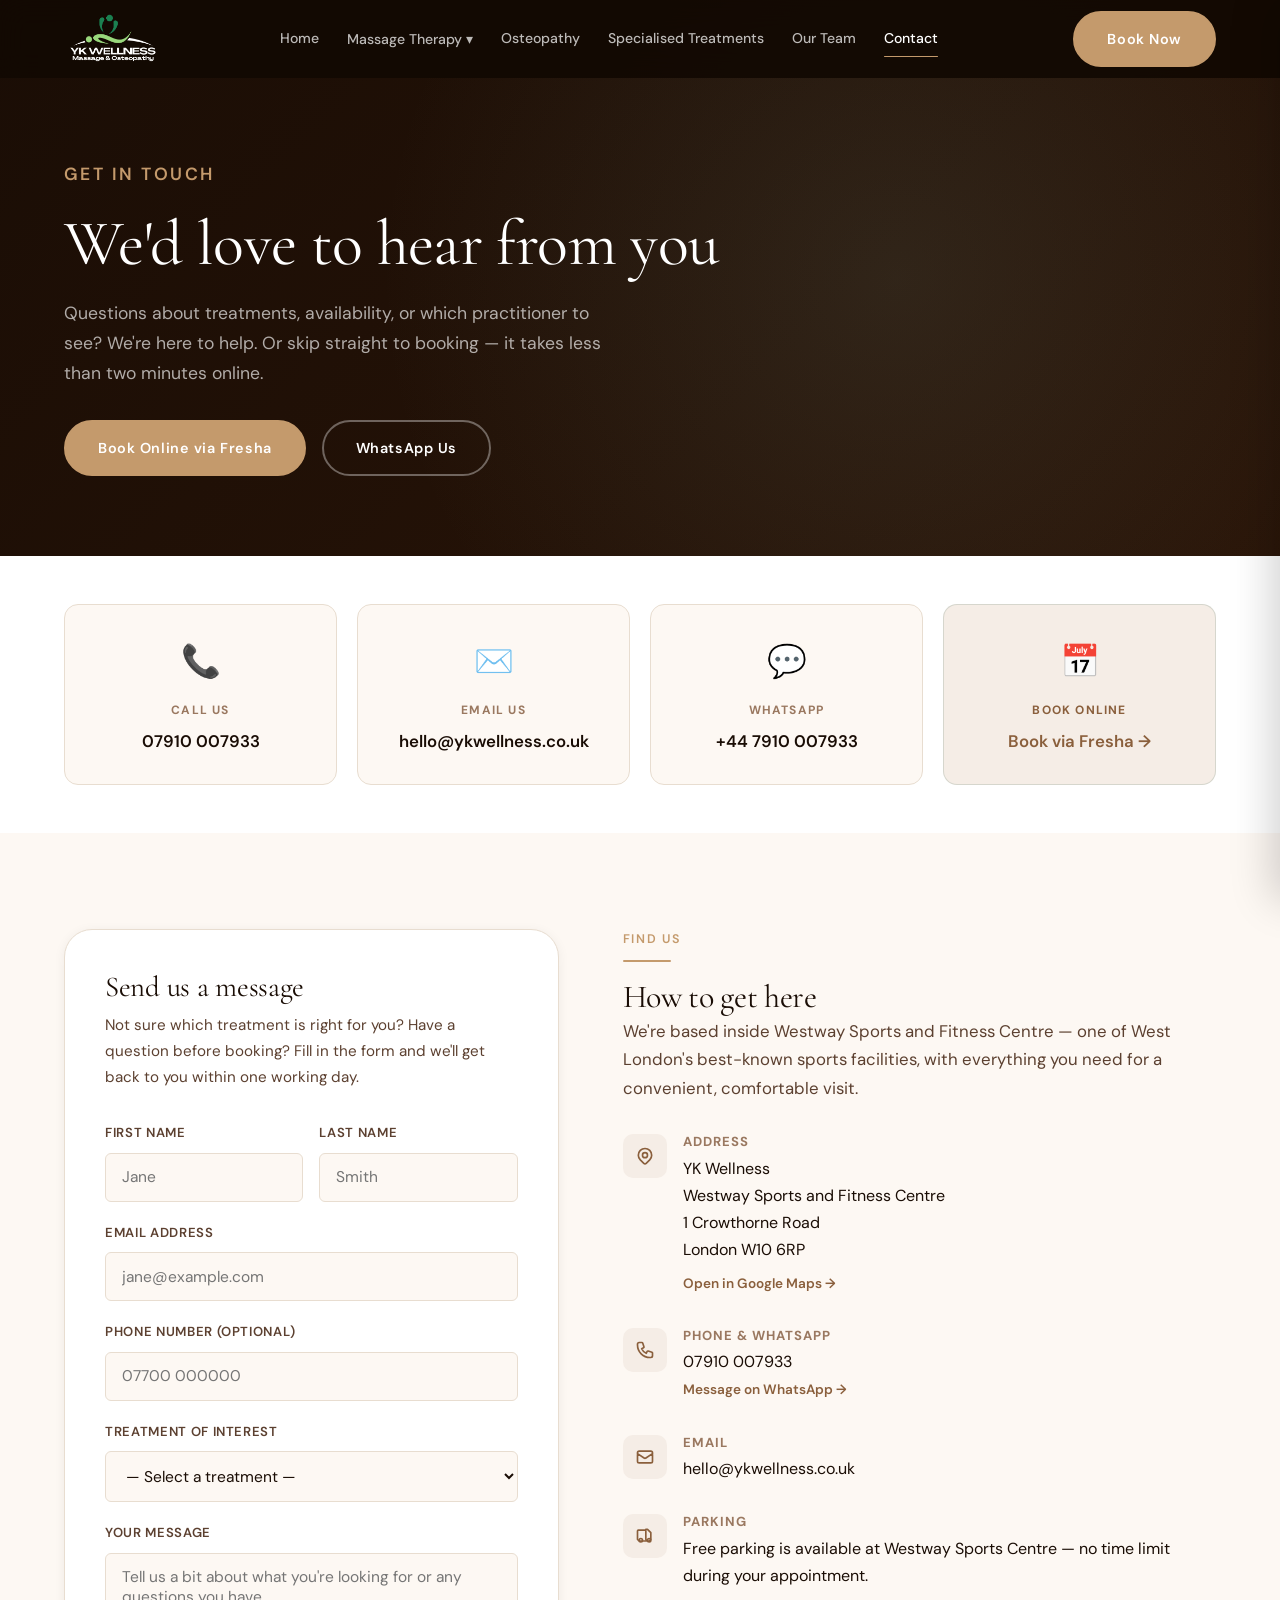
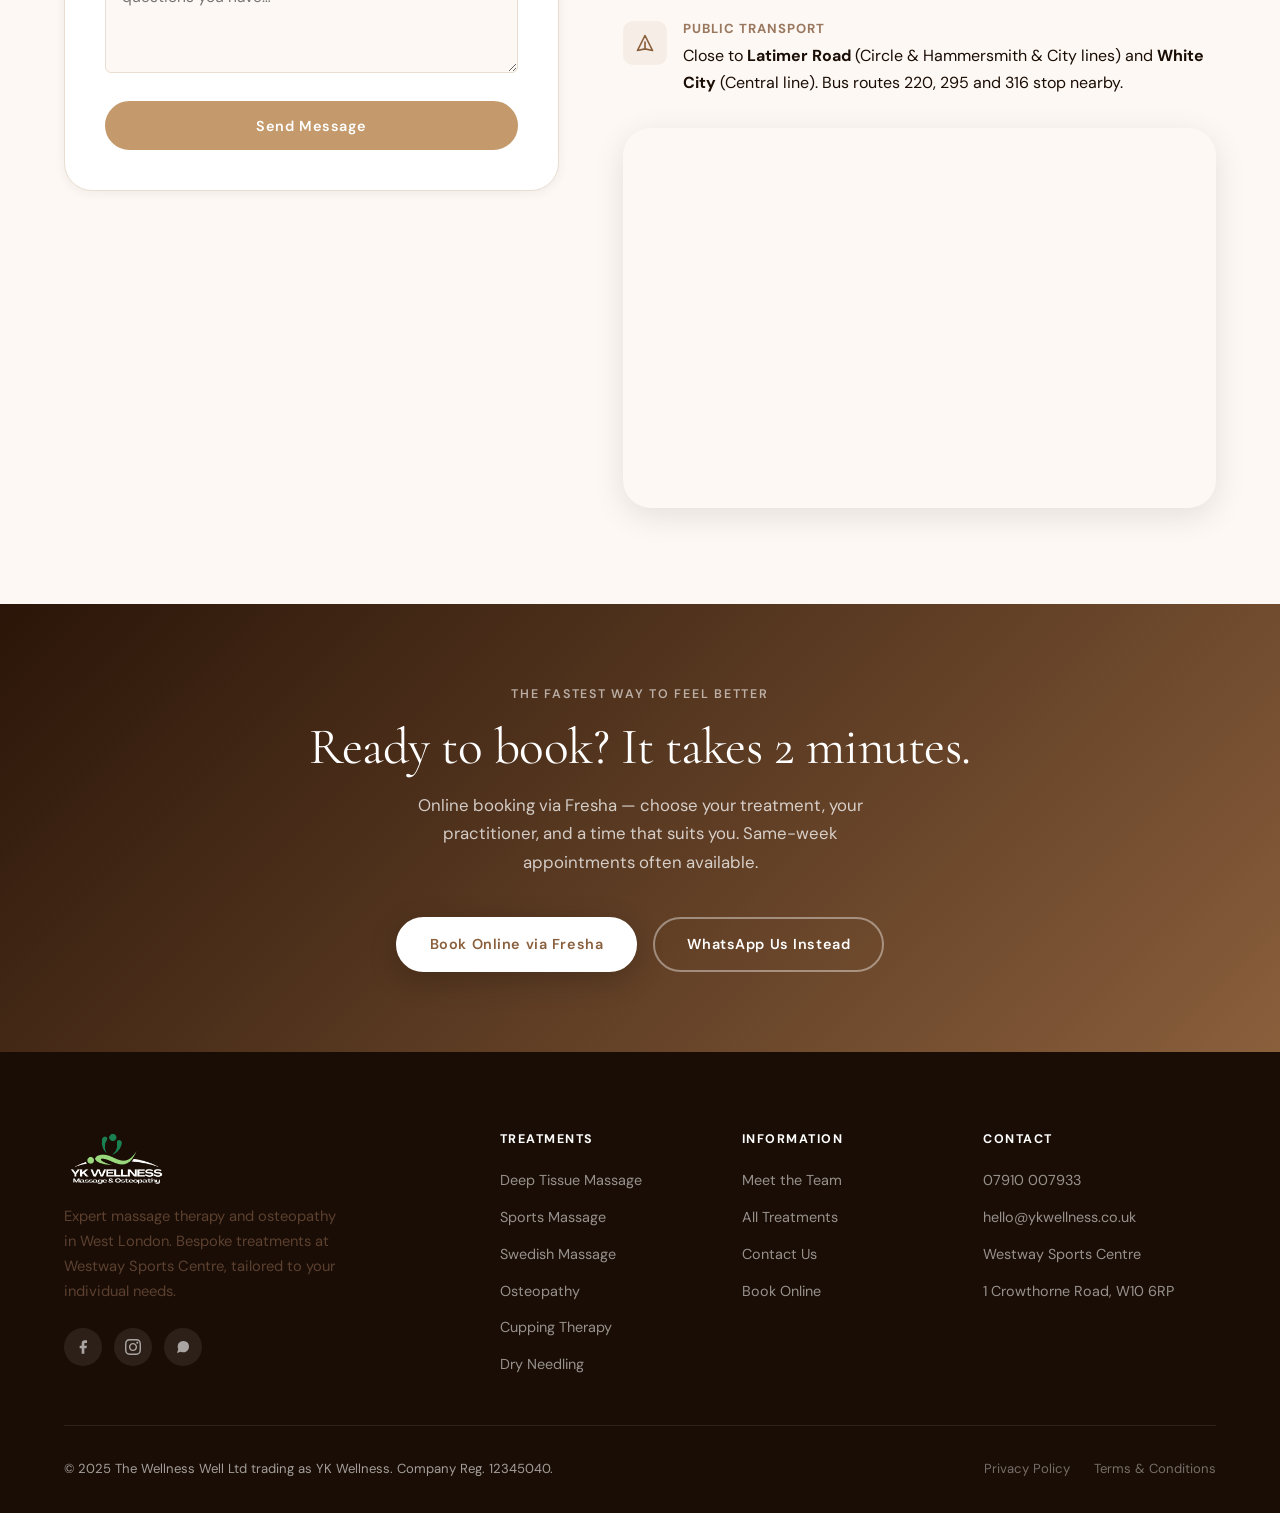
==== commit a7cdcb76: "BG Colour and images" ====
--- a/contact.html
+++ b/contact.html
@@ -10,6 +10,16 @@
   <link href="https://fonts.googleapis.com/css2?family=Cormorant+Garamond:ital,wght@0,300;0,400;0,600;1,300;1,400&family=DM+Sans:wght@400;500;600;700&display=swap" rel="stylesheet" />
   <link rel="icon" href="LOGOYKW.png" type="image/png" />
   <link rel="stylesheet" href="style.css" />
+  <!-- Open Graph / WhatsApp preview -->
+  <meta property="og:type" content="website" />
+  <meta property="og:url" content="https://srmarketing.live/contact.html" />
+  <meta property="og:title" content="Contact Us | YK Wellness West London" />
+  <meta property="og:description" content="Get in touch with YK Wellness at Westway Sports Centre, West London. Book your treatment today." />
+  <meta property="og:image" content="https://srmarketing.live/Cover_IMAGE.jpg" />
+  <meta property="og:image:width" content="1200" />
+  <meta property="og:image:height" content="630" />
+  <meta name="twitter:card" content="summary_large_image" />
+  <meta name="twitter:image" content="https://srmarketing.live/Cover_IMAGE.jpg" />
 </head>
 <body>
 <nav class="nav" id="nav">
@@ -252,18 +262,53 @@
         <a href="index.html" class="footer-logo"><img src="LOGOYKW.png" alt="YK Wellness" style="height:56px;width:auto;"></a>
         <p>Expert massage therapy and osteopathy in West London. Bespoke treatments at Westway Sports Centre, tailored to your individual needs.</p>
         <div class="footer-social">
-          <a href="https://www.facebook.com/ykwellness.london/" target="_blank" class="social-btn" aria-label="Facebook">f</a>
-          <a href="https://www.instagram.com/ykwellness/" target="_blank" class="social-btn" aria-label="Instagram"><a href="#" class="social-btn">&#9674;</a>#9674;</a>
-          <a href="https://api.whatsapp.com/send/?phone=%2B447910007933&text&type=phone_number&app_absent=0" class="social-btn">&#128172;</a>
-        </div>
-      </div>
-      <div class="footer-col"><h5>Treatments</h5><ul><li><a href="deep-tissue.html">Deep Tissue Massage</a></li><li><a href="sports-massage.html">Sports Massage</a></li><li><a href="swedish-massage.html">Swedish Massage</a></li><li><a href="osteopathy.html">Osteopathy</a></li><li><a href="specialised-treatments.html">Cupping Therapy</a></li><li><a href="specialised-treatments.html">Dry Needling</a></li></ul></div>
-      <div class="footer-col"><h5>Information</h5><ul><li><a href="team.html">Meet the Team</a></li><li><a href="massage-therapy.html">All Treatments</a></li><li><a href="contact.html">Contact Us</a></li><li><a href="https://www.fresha.com/a/yk-wellness-london-westway-sports-fitness-centre-uk-1-crowthorne-road-git4ohyh" target="_blank">Book Online</a></li></ul></div>
-      <div class="footer-col"><h5>Contact</h5><ul><li><a href="tel:07910007933">07910 007933</a></li><li><a href="mailto:hello@ykwellness.co.uk">hello@ykwellness.co.uk</a></li><li><a href="#">Westway Sports Centre</a></li><li><a href="#">1 Crowthorne Road, W10 6RP</a></li></ul></div>
+          <a href="#" class="social-btn" aria-label="Facebook">
+            <svg viewBox="0 0 24 24"><path d="M18 2h-3a5 5 0 0 0-5 5v3H7v4h3v8h4v-8h3l1-4h-4V7a1 1 0 0 1 1-1h3z"/></svg>
+          </a>
+          <a href="https://www.instagram.com/ykwellness/" target="_blank" class="social-btn" aria-label="Instagram">
+            <svg viewBox="0 0 24 24" fill="currentColor"><path d="M12 2.163c3.204 0 3.584.012 4.85.07 3.252.148 4.771 1.691 4.919 4.919.058 1.265.069 1.645.069 4.849 0 3.205-.012 3.584-.069 4.849-.149 3.225-1.664 4.771-4.919 4.919-1.266.058-1.644.07-4.85.07-3.204 0-3.584-.012-4.849-.07-3.26-.149-4.771-1.699-4.919-4.92-.058-1.265-.07-1.644-.07-4.849 0-3.204.013-3.583.07-4.849.149-3.227 1.664-4.771 4.919-4.919 1.266-.057 1.645-.069 4.849-.069zm0-2.163c-3.259 0-3.667.014-4.947.072-4.358.2-6.78 2.618-6.98 6.98-.059 1.281-.073 1.689-.073 4.948 0 3.259.014 3.668.072 4.948.2 4.358 2.618 6.78 6.98 6.98 1.281.058 1.689.072 4.948.072 3.259 0 3.668-.014 4.948-.072 4.354-.2 6.782-2.618 6.979-6.98.059-1.28.073-1.689.073-4.948 0-3.259-.014-3.667-.072-4.947-.196-4.354-2.617-6.78-6.979-6.98-1.281-.059-1.69-.073-4.949-.073zm0 5.838c-3.403 0-6.162 2.759-6.162 6.162s2.759 6.163 6.162 6.163 6.162-2.759 6.162-6.163c0-3.403-2.759-6.162-6.162-6.162zm0 10.162c-2.209 0-4-1.79-4-4 0-2.209 1.791-4 4-4s4 1.791 4 4c0 2.21-1.791 4-4 4zm6.406-11.845c-.796 0-1.441.645-1.441 1.44s.645 1.44 1.441 1.44c.795 0 1.439-.645 1.439-1.44s-.644-1.44-1.439-1.44z"/></svg>
+          </a>
+          <a href="https://api.whatsapp.com/send/?phone=%2B447910007933&text&type=phone_number&app_absent=0" class="social-btn" aria-label="WhatsApp">
+            <svg viewBox="0 0 24 24"><path d="M21 11.5a8.38 8.38 0 0 1-.9 3.8 8.5 8.5 0 0 1-7.6 4.7 8.38 8.38 0 0 1-3.8-.9L3 21l1.9-5.7a8.38 8.38 0 0 1-.9-3.8 8.5 8.5 0 0 1 4.7-7.6 8.38 8.38 0 0 1 3.8-.9h.5a8.48 8.48 0 0 1 8 8v.5z"/></svg>
+          </a>
+        </div>
+      </div>
+      <div class="footer-col">
+        <h5>Treatments</h5>
+        <ul>
+          <li><a href="deep-tissue.html">Deep Tissue Massage</a></li>
+          <li><a href="sports-massage.html">Sports Massage</a></li>
+          <li><a href="swedish-massage.html">Swedish Massage</a></li>
+          <li><a href="osteopathy.html">Osteopathy</a></li>
+          <li><a href="specialised-treatments.html">Cupping Therapy</a></li>
+          <li><a href="specialised-treatments.html">Dry Needling</a></li>
+        </ul>
+      </div>
+      <div class="footer-col">
+        <h5>Information</h5>
+        <ul>
+          <li><a href="team.html">Meet the Team</a></li>
+          <li><a href="massage-therapy.html">All Treatments</a></li>
+          <li><a href="contact.html">Contact Us</a></li>
+          <li><a href="https://www.fresha.com/a/yk-wellness-london-westway-sports-fitness-centre-uk-1-crowthorne-road-git4ohyh" target="_blank">Book Online</a></li>
+        </ul>
+      </div>
+      <div class="footer-col">
+        <h5>Contact</h5>
+        <ul>
+          <li><a href="tel:07910007933">07910 007933</a></li>
+          <li><a href="mailto:hello@ykwellness.co.uk">hello@ykwellness.co.uk</a></li>
+          <li><a href="#">Westway Sports Centre</a></li>
+          <li><a href="#">1 Crowthorne Road, W10 6RP</a></li>
+        </ul>
+      </div>
     </div>
     <div class="footer-bottom">
-      <span>© 2025 The Wellness Well Ltd trading as YK Wellness. Company Reg. 12345040.</span>
-      <div style="display:flex;gap:1.5rem;"><a href="#">Privacy Policy</a><a href="#">Terms & Conditions</a></div>
+      <span>&copy; 2025 The Wellness Well Ltd trading as YK Wellness. Company Reg. 12345040.</span>
+      <div style="display:flex;gap:1.5rem;">
+        <a href="#">Privacy Policy</a>
+        <a href="#">Terms &amp; Conditions</a>
+      </div>
     </div>
   </div>
 </footer>
--- a/style.css
+++ b/style.css
@@ -34,7 +34,7 @@
 html { scroll-behavior: smooth; font-size: 16px; }
 body {
   font-family: var(--font-sans);
-  background: var(--ivory);
+  background: var(--charcoal);
   color: var(--charcoal);
   line-height: 1.7;
   -webkit-font-smoothing: antialiased;
@@ -581,8 +581,8 @@
   display: flex;
   align-items: center;
   justify-content: center;
-  gap: 2.5rem;
-  flex-wrap: wrap;
+  gap: 1.8rem;
+  flex-wrap: nowrap;
 }
 .trust-item {
   display: flex;
